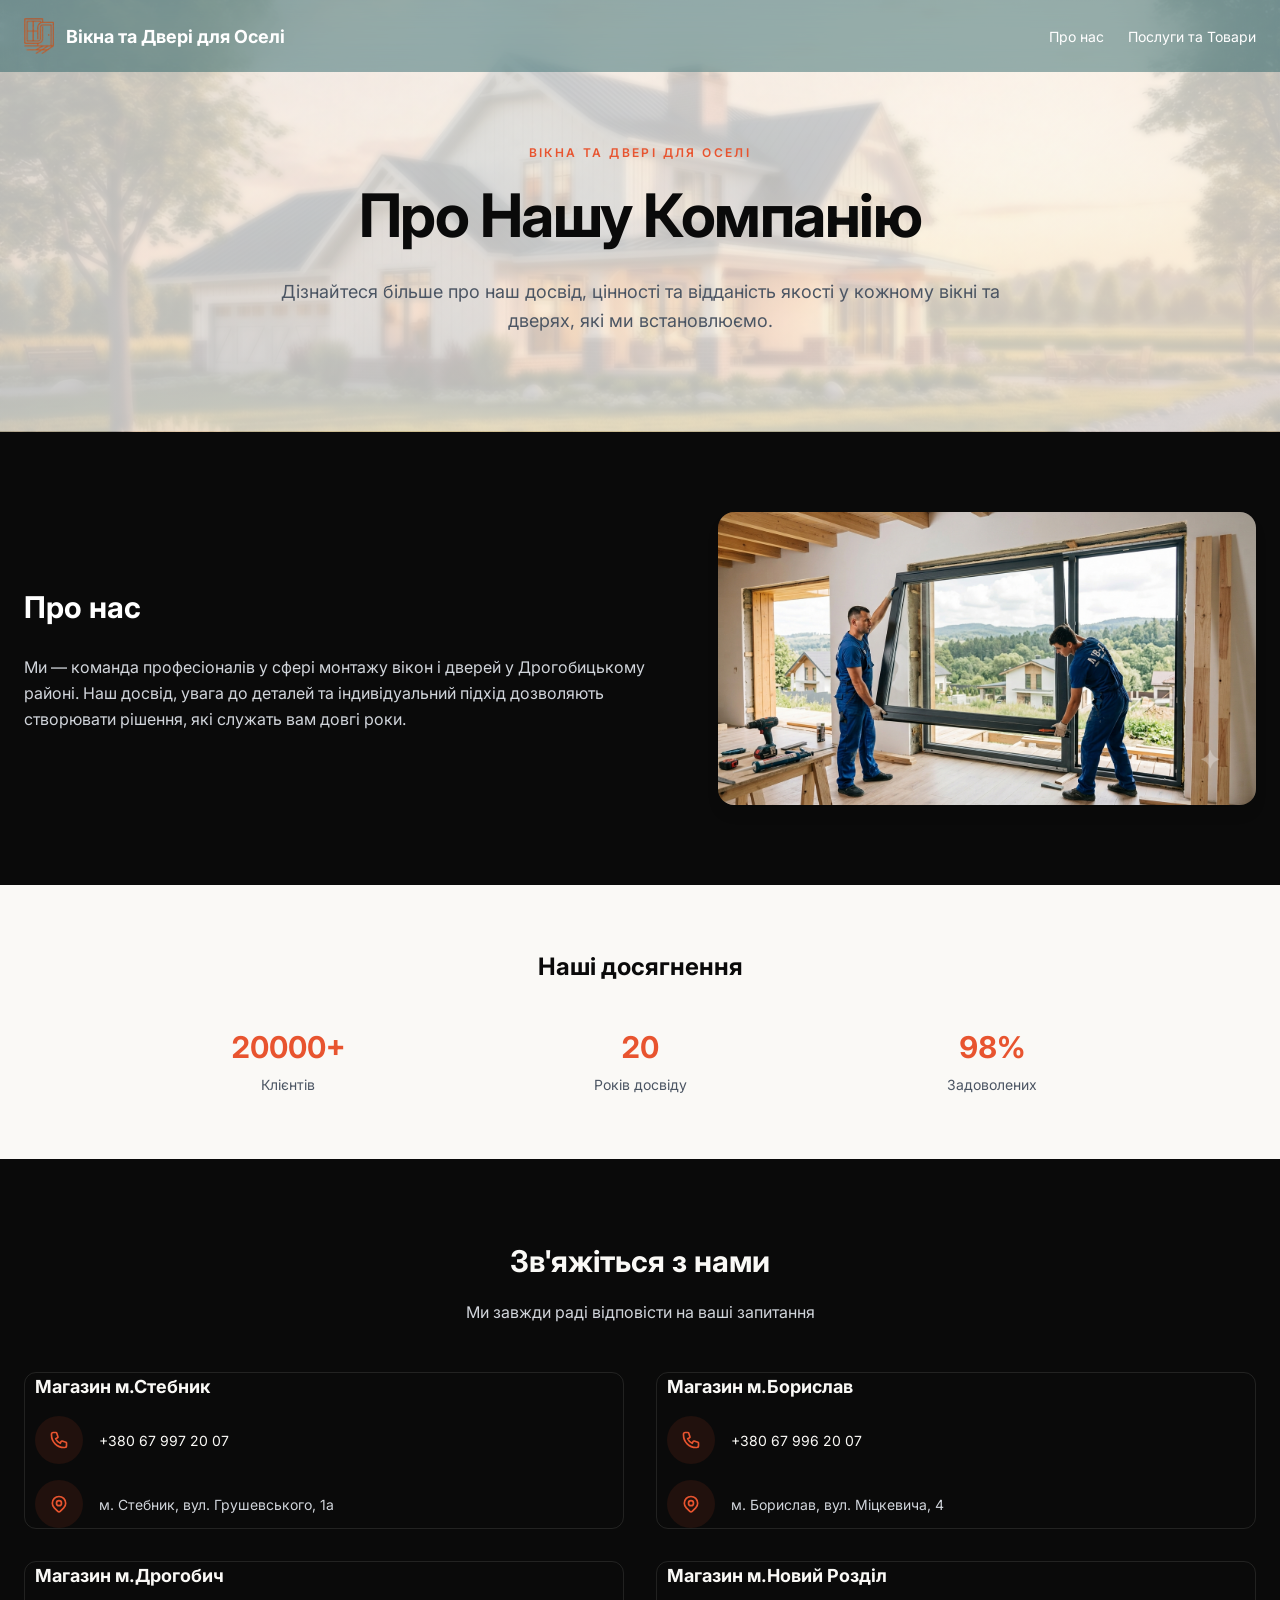
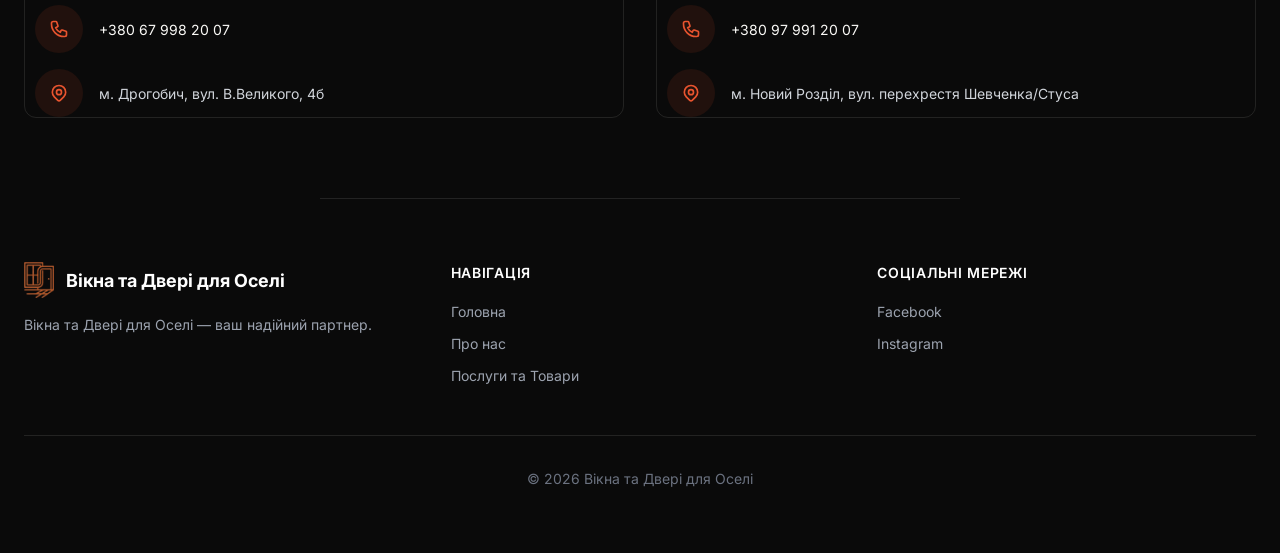
==== about.html @ 968926a3 "Initial project upload" ====
<!DOCTYPE html>
<html lang="uk">

<head>
  <meta charset="UTF-8">
  <meta name="viewport" content="width=device-width, initial-scale=1.0">
  <title>Про нас — Вікна та Двері для Оселі</title>
  <meta name="description" content="Вікна та Двері для Оселі">
  <meta property="og:title" content="Про нас — Вікна та Двері для Оселі">
  <meta property="og:description" content="Вікна та Двері для Оселі">
  <meta property="og:site_name" content="Вікна та Двері для Оселі">
  <meta property="og:locale" content="uk_UA">
  <meta property="og:url" content="https://vikna-dveri.com/about.html">
  <meta name="twitter:card" content="summary_large_image">
  <meta name="twitter:title" content="Про нас — Вікна та Двері для Оселі">
  <meta name="twitter:description" content="Вікна та Двері для Оселі">
  <link rel="canonical" href="https://vikna-dveri.com/about.html">

  <link rel="preconnect" href="https://fonts.googleapis.com/">
  <link rel="preconnect" href="https://fonts.gstatic.com/" crossorigin="">
  <link href="https://fonts.googleapis.com/css2?family=Inter:wght@400;500;600;700;900&display=swap" rel="stylesheet">

  <!-- AOS (Animate On Scroll) бібліотека -->
  <link rel="stylesheet" href="https://unpkg.com/aos@2.3.1/dist/aos.css">

  <!-- Стилі сторінки "Про нас" -->
  <link rel="stylesheet" href="about.css">

  <link rel="icon" type="image/svg+xml"
    href="https://pages.in.ua/s/2a30622c63507f1e6c410c1f2283c6692a2064c998b9d27744bfa97594cf1bd5/assets/favicon.svg">
</head>

<body class="bg-accent text-primary font-body overflow-x-hidden">

  <nav class="lp-nav fixed top-0 left-0 right-0 z-50 bg-primary force-white" data-nav-initial-bg="var(--lp-sub-5)"
    data-nav-initial-opacity="40" data-nav-initial-blur="24" data-nav-initial-height="72"
    data-nav-initial-text="#ffffff" data-nav-scroll-bg="var(--lp-sub-5)" data-nav-scroll-opacity="80"
    data-nav-scroll-blur="24" data-nav-scroll-height="60" data-nav-scroll-text="#ffffff" data-nav-scroll-trigger="50"
    data-nav-scroll-transition="400">
    <div class="max-w-7xl mx-auto px-6 flex items-center justify-between">
      <div class="flex items-center gap-3">
        <a href="index.html" class="no-underline force-white">
          <span class="force-white">
            <img src="img/Gemini_Generated_Image_xtxn69xtxn69xtxn-Photoroom.png" alt="Вікна та Двері для Оселі"
              class="h-9 w-auto">
          </span>
        </a>
        <span class="text-lg font-bold text-white force-white">Вікна та Двері для Оселі</span>
      </div>
      <div class="flex items-center gap-6">
        <div class="flex items-center gap-6">
          <div class="wg-lang-switcher-slot"></div>
          <a href="about.html" class="text-gray-200 hover:text-white transition text-sm lp-desktop-nav force-white">Про
            нас</a>
          <a href="services.html"
            class="text-gray-200 hover:text-white transition text-sm lp-desktop-nav force-white">Послуги та Товари</a>
        </div>
      </div>
    </div>
  </nav>

  <main>

    <section class="about-hero-bg bg-accent text-primary pt-28 md:pt-36 pb-16 md:pb-24 px-6">
      <div class="max-w-3xl mx-auto text-center">
        <p class="uppercase tracking-[0.2em] text-xs font-semibold mb-4 text-[var(--lp-brand)]">Вікна та Двері для Оселі
        </p>
        <h1 class="text-4xl md:text-5xl lg:text-6xl font-bold tracking-tight leading-tight">Про Нашу Компанію</h1>
        <p class="mt-6 text-lg text-gray-600 leading-relaxed">Дізнайтеся більше про наш досвід, цінності та відданість
          якості у кожному вікні та дверях, які ми встановлюємо.</p>
      </div>
    </section>

    <section class="bg-primary text-white py-20 px-6">
      <div class="max-w-7xl mx-auto grid md:grid-cols-[1.2fr_1fr] gap-12 items-center">
        <div data-aos="fade-right" data-aos-duration="900" data-aos-delay="100">
          <h2 class="text-3xl font-bold mb-6">Про нас</h2>
          <p class="text-gray-300 leading-relaxed">Ми — команда професіоналів у сфері монтажу вікон і
            дверей у Дрогобицькому районі. Наш досвід, увага до деталей та індивідуальний підхід дозволяють створювати рішення, які
            служать вам довгі роки.</p>
        </div>
        <div data-aos="fade-left" data-aos-duration="900" data-aos-delay="200">
          <img src="img/about_us (1).png" alt="Про нас" class="w-full h-auto rounded-2xl shadow-lg">
        </div>
      </div>
    </section>

    <section class="bg-accent text-primary py-16 px-6">
      <div class="max-w-5xl mx-auto">
        <h2 class="text-2xl font-bold text-center mb-10" data-aos="fade-down" data-aos-duration="700">Наші досягнення</h2>
        <div class="grid grid-cols-2 md:grid-cols-3 gap-8 text-center">
          <div>
            <p class="text-3xl font-bold tabular-nums text-[var(--lp-brand)]" data-aos="fade-up" data-aos-duration="700" data-aos-delay="100">20000+</p>
            <p class="text-sm text-gray-600 mt-1" data-aos="fade-down" data-aos-duration="700" data-aos-delay="200">Клієнтів</p>
          </div>
          <div>
            <p class="text-3xl font-bold tabular-nums text-[var(--lp-brand)]" data-aos="fade-up" data-aos-duration="700" data-aos-delay="150">20</p>
            <p class="text-sm text-gray-600 mt-1" data-aos="fade-down" data-aos-duration="700" data-aos-delay="250">Років досвіду</p>
          </div>
          <div>
            <p class="text-3xl font-bold tabular-nums text-[var(--lp-brand)]" data-aos="fade-up" data-aos-duration="700" data-aos-delay="200">98%</p>
            <p class="text-sm text-gray-600 mt-1" data-aos="fade-down" data-aos-duration="700" data-aos-delay="300">Задоволених</p>
          </div>
        </div>
      </div>
    </section>
    <section class="bg-primary text-white py-20 px-6">
      <div class="max-w-7xl mx-auto">
        <div class="text-center mb-12">
          <h2 class="text-3xl font-bold mb-4 text-[var(--lp-paper)]">Зв'яжіться з нами</h2>
          <p class="text-gray-300">Ми завжди раді відповісти на ваші запитання</p>
        </div>

        <div class="grid sm:grid-cols-2 gap-6 md:gap-8">
          <div class="border border-[rgba(var(--lp-paper-rgb),0.1)] rounded-xl p-6">
            <h3 class="font-heading text-lg font-bold mb-4 text-[var(--lp-paper)] shop">Магазин м.Стебник</h3>
            <div class="flex items-center gap-4 mb-4 shop">
              <div
                class="w-12 h-12 rounded-full bg-[rgba(var(--lp-brand-rgb),0.1)] flex items-center justify-center flex-shrink-0">
                <svg class="w-5 h-5 text-[var(--lp-brand)]" viewBox="0 0 24 24" fill="none" stroke="currentColor"
                  stroke-width="2" stroke-linecap="round" stroke-linejoin="round">
                  <path
                    d="M3 5a2 2 0 012-2h3.28a1 1 0 01.948.684l1.498 4.493a1 1 0 01-.502 1.21l-2.257 1.13a11.042 11.042 0 005.516 5.516l1.13-2.257a1 1 0 011.21-.502l4.493 1.498a1 1 0 01.684.949V19a2 2 0 01-2 2h-1C9.716 21 3 14.284 3 6V5z">
                  </path>
                </svg>
              </div>
              <p class="text-sm text-[var(--lp-paper)]"><a href="tel:+380679972007"
                  class="hover:text-[var(--lp-brand)] transition-colors">+380 67 997 20 07</a></p>
            </div>
            <div class="flex items-center gap-4 shop">
              <div
                class="w-12 h-12 rounded-full bg-[rgba(var(--lp-brand-rgb),0.1)] flex items-center justify-center flex-shrink-0">
                <svg class="w-5 h-5 text-[var(--lp-brand)]" viewBox="0 0 24 24" fill="none" stroke="currentColor"
                  stroke-width="2" stroke-linecap="round" stroke-linejoin="round">
                  <path d="M17.657 16.657L13.414 20.9a1.998 1.998 0 01-2.827 0l-4.244-4.243a8 8 0 1111.314 0z"></path>
                  <path d="M15 11a3 3 0 11-6 0 3 3 0 016 0z"></path>
                </svg>
              </div>
              <p class="text-sm text-gray-300">м. Стебник, вул. Грушевського, 1а</p>
            </div>
          </div>

          <div class="border border-[rgba(var(--lp-paper-rgb),0.1)] rounded-xl p-6">
            <h3 class="font-heading text-lg font-bold mb-4 text-[var(--lp-paper)] shop">Магазин м.Борислав</h3>
            <div class="flex items-center gap-4 mb-4 shop">
              <div
                class="w-12 h-12 rounded-full bg-[rgba(var(--lp-brand-rgb),0.1)] flex items-center justify-center flex-shrink-0 ">
                <svg class="w-5 h-5 text-[var(--lp-brand)]" viewBox="0 0 24 24" fill="none" stroke="currentColor"
                  stroke-width="2" stroke-linecap="round" stroke-linejoin="round">
                  <path
                    d="M3 5a2 2 0 012-2h3.28a1 1 0 01.948.684l1.498 4.493a1 1 0 01-.502 1.21l-2.257 1.13a11.042 11.042 0 005.516 5.516l1.13-2.257a1 1 0 011.21-.502l4.493 1.498a1 1 0 01.684.949V19a2 2 0 01-2 2h-1C9.716 21 3 14.284 3 6V5z">
                  </path>
                </svg>
              </div>
              <p class="text-sm text-[var(--lp-paper)]"><a href="tel:+380679962007"
                  class="hover:text-[var(--lp-brand)] transition-colors ">+380 67 996 20 07</a></p>
            </div>
            <div class="flex items-center gap-4 shop">
              <div
                class="w-12 h-12 rounded-full bg-[rgba(var(--lp-brand-rgb),0.1)] flex items-center justify-center flex-shrink-0">
                <svg class="w-5 h-5 text-[var(--lp-brand)]" viewBox="0 0 24 24" fill="none" stroke="currentColor"
                  stroke-width="2" stroke-linecap="round" stroke-linejoin="round">
                  <path d="M17.657 16.657L13.414 20.9a1.998 1.998 0 01-2.827 0l-4.244-4.243a8 8 0 1111.314 0z"></path>
                  <path d="M15 11a3 3 0 11-6 0 3 3 0 016 0z"></path>
                </svg>
              </div>
              <p class="text-sm text-gray-300">м. Борислав, вул. Міцкевича, 4</p>
            </div>
          </div>

          <div class="border border-[rgba(var(--lp-paper-rgb),0.1)] rounded-xl p-6">
            <h3 class="font-heading text-lg font-bold mb-4 text-[var(--lp-paper)] shop">Магазин м.Дрогобич</h3>
            <div class="flex items-center gap-4 mb-4 shop">
              <div
                class="w-12 h-12 rounded-full bg-[rgba(var(--lp-brand-rgb),0.1)] flex items-center justify-center flex-shrink-0">
                <svg class="w-5 h-5 text-[var(--lp-brand)]" viewBox="0 0 24 24" fill="none" stroke="currentColor"
                  stroke-width="2" stroke-linecap="round" stroke-linejoin="round">
                  <path
                    d="M3 5a2 2 0 012-2h3.28a1 1 0 01.948.684l1.498 4.493a1 1 0 01-.502 1.21l-2.257 1.13a11.042 11.042 0 005.516 5.516l1.13-2.257a1 1 0 011.21-.502l4.493 1.498a1 1 0 01.684.949V19a2 2 0 01-2 2h-1C9.716 21 3 14.284 3 6V5z">
                  </path>
                </svg>
              </div>
              <p class="text-sm text-[var(--lp-paper)]"><a href="tel:+380679982007"
                  class="hover:text-[var(--lp-brand)] transition-colors">+380 67 998 20 07</a></p>
            </div>
            <div class="flex items-center gap-4 shop">
              <div
                class="w-12 h-12 rounded-full bg-[rgba(var(--lp-brand-rgb),0.1)] flex items-center justify-center flex-shrink-0">
                <svg class="w-5 h-5 text-[var(--lp-brand)]" viewBox="0 0 24 24" fill="none" stroke="currentColor"
                  stroke-width="2" stroke-linecap="round" stroke-linejoin="round">
                  <path d="M17.657 16.657L13.414 20.9a1.998 1.998 0 01-2.827 0l-4.244-4.243a8 8 0 1111.314 0z"></path>
                  <path d="M15 11a3 3 0 11-6 0 3 3 0 016 0z"></path>
                </svg>
              </div>
              <p class="text-sm text-gray-300">м. Дрогобич, вул. В.Великого, 4б</p>
            </div>
          </div>

          <div class="border border-[rgba(var(--lp-paper-rgb),0.1)] rounded-xl p-6">
            <h3 class="font-heading text-lg font-bold mb-4 text-[var(--lp-paper)] shop">Магазин м.Новий Розділ</h3>
            <div class="flex items-center gap-4 mb-4 shop">
              <div
                class="w-12 h-12 rounded-full bg-[rgba(var(--lp-brand-rgb),0.1)] flex items-center justify-center flex-shrink-0">
                <svg class="w-5 h-5 text-[var(--lp-brand)]" viewBox="0 0 24 24" fill="none" stroke="currentColor"
                  stroke-width="2" stroke-linecap="round" stroke-linejoin="round">
                  <path
                    d="M3 5a2 2 0 012-2h3.28a1 1 0 01.948.684l1.498 4.493a1 1 0 01-.502 1.21l-2.257 1.13a11.042 11.042 0 005.516 5.516l1.13-2.257a1 1 0 011.21-.502l4.493 1.498a1 1 0 01.684.949V19a2 2 0 01-2 2h-1C9.716 21 3 14.284 3 6V5z">
                  </path>
                </svg>
              </div>
              <p class="text-sm text-[var(--lp-paper)]"><a href="tel:+380979912007"
                  class="hover:text-[var(--lp-brand)] transition-colors">+380 97 991 20 07</a></p>
            </div>
            <div class="flex items-center gap-4 shop">
              <div
                class="w-12 h-12 rounded-full bg-[rgba(var(--lp-brand-rgb),0.1)] flex items-center justify-center flex-shrink-0">
                <svg class="w-5 h-5 text-[var(--lp-brand)]" viewBox="0 0 24 24" fill="none" stroke="currentColor"
                  stroke-width="2" stroke-linecap="round" stroke-linejoin="round">
                  <path d="M17.657 16.657L13.414 20.9a1.998 1.998 0 01-2.827 0l-4.244-4.243a8 8 0 1111.314 0z"></path>
                  <path d="M15 11a3 3 0 11-6 0 3 3 0 016 0z"></path>
                </svg>
              </div>
              <p class="text-sm text-gray-300">м. Новий Розділ, вул. перехрестя Шевченка/Стуса</p>
            </div>
          </div>
        </div>
      </div>
    </section>

  </main>

  <footer class="bg-primary border-topp text-gray-300 py-16">
    <div class="max-w-7xl mx-auto px-6">
      <div class="grid md:grid-cols-3 gap-12">
        <div>
          <div class="flex items-center gap-3 mb-4">
            <img src="img/Gemini_Generated_Image_xtxn69xtxn69xtxn-Photoroom.png" alt="Вікна та Двері для Оселі"
              class="h-9 w-auto">
            <span class="text-lg font-bold text-white">Вікна та Двері для Оселі</span>
          </div>
          <p class="text-sm text-gray-400 leading-relaxed">Вікна та Двері для Оселі — ваш надійний партнер.</p>
        </div>

        <div>
          <h4 class="text-white font-semibold mb-4 text-sm uppercase tracking-wider">Навігація</h4>
          <ul class="space-y-2">
            <li class="text-[var(--lp-paper)]"><a href="index.html"
                class="text-gray-400 hover:text-white transition text-sm">Головна</a></li>
            <li class="text-[var(--lp-paper)]"><a href="about.html"
                class="text-gray-400 hover:text-white transition text-sm">Про нас</a></li>
            <li class="text-[var(--lp-paper)]"><a href="services.html"
                class="text-gray-400 hover:text-white transition text-sm">Послуги та Товари</a></li>
          </ul>
        </div>

        <div>
          <h4 class="text-white font-semibold mb-4 text-sm uppercase tracking-wider">Соціальні мережі</h4>
          <ul class="space-y-2">
            <li class="text-[var(--lp-paper)]"><a href="https://www.facebook.com/share/1DJkxDJw3s/?mibextid=wwXIfr"
                class="text-gray-400 hover:text-white transition text-sm">Facebook</a></li>
            <li class="text-[var(--lp-paper)]"><a href="https://www.instagram.com/meblicity_"
                class="text-gray-400 hover:text-white transition text-sm">Instagram</a></li>
          </ul>
        </div>
      </div>

      <div class="border-t border-[rgba(var(--lp-paper-rgb),0.1)] mt-12 pt-8 text-center">
        <p class="text-sm text-gray-500">© 2026 Вікна та Двері для Оселі</p>
      </div>
    </div>
  </footer>

  <!-- Бібліотека AOS -->
  <script src="https://unpkg.com/aos@2.3.1/dist/aos.js"></script>
  <!-- Власний скрипт -->
  <script src="script.js"></script>
</body>

</html>
---- about.css ----
*,
:after,
:before {
    --tw-border-spacing-x: 0;
    --tw-border-spacing-y: 0;
    --tw-translate-x: 0;
    --tw-translate-y: 0;
    --tw-rotate: 0;
    --tw-skew-x: 0;
    --tw-skew-y: 0;
    --tw-scale-x: 1;
    --tw-scale-y: 1;
    --tw-pan-x: ;
    --tw-pan-y: ;
    --tw-pinch-zoom: ;
    --tw-scroll-snap-strictness: proximity;
    --tw-gradient-from-position: ;
    --tw-gradient-via-position: ;
    --tw-gradient-to-position: ;
    --tw-ordinal: ;
    --tw-slashed-zero: ;
    --tw-numeric-figure: ;
    --tw-numeric-spacing: ;
    --tw-numeric-fraction: ;
    --tw-ring-inset: ;
    --tw-ring-offset-width: 0px;
    --tw-ring-offset-color: #fff;
    --tw-ring-color: rgba(59, 130, 246, .5);
    --tw-ring-offset-shadow: 0 0 #0000;
    --tw-ring-shadow: 0 0 #0000;
    --tw-shadow: 0 0 #0000;
    --tw-shadow-colored: 0 0 #0000;
    --tw-blur: ;
    --tw-brightness: ;
    --tw-contrast: ;
    --tw-grayscale: ;
    --tw-hue-rotate: ;
    --tw-invert: ;
    --tw-saturate: ;
    --tw-sepia: ;
    --tw-drop-shadow: ;
    --tw-backdrop-blur: ;
    --tw-backdrop-brightness: ;
    --tw-backdrop-contrast: ;
    --tw-backdrop-grayscale: ;
    --tw-backdrop-hue-rotate: ;
    --tw-backdrop-invert: ;
    --tw-backdrop-opacity: ;
    --tw-backdrop-saturate: ;
    --tw-backdrop-sepia: ;
    --tw-contain-size: ;
    --tw-contain-layout: ;
    --tw-contain-paint: ;
    --tw-contain-style:
}

::backdrop {
    --tw-border-spacing-x: 0;
    --tw-border-spacing-y: 0;
    --tw-translate-x: 0;
    --tw-translate-y: 0;
    --tw-rotate: 0;
    --tw-skew-x: 0;
    --tw-skew-y: 0;
    --tw-scale-x: 1;
    --tw-scale-y: 1;
    --tw-pan-x: ;
    --tw-pan-y: ;
    --tw-pinch-zoom: ;
    --tw-scroll-snap-strictness: proximity;
    --tw-gradient-from-position: ;
    --tw-gradient-via-position: ;
    --tw-gradient-to-position: ;
    --tw-ordinal: ;
    --tw-slashed-zero: ;
    --tw-numeric-figure: ;
    --tw-numeric-spacing: ;
    --tw-numeric-fraction: ;
    --tw-ring-inset: ;
    --tw-ring-offset-width: 0px;
    --tw-ring-offset-color: #fff;
    --tw-ring-color: rgba(59, 130, 246, .5);
    --tw-ring-offset-shadow: 0 0 #0000;
    --tw-ring-shadow: 0 0 #0000;
    --tw-shadow: 0 0 #0000;
    --tw-shadow-colored: 0 0 #0000;
    --tw-blur: ;
    --tw-brightness: ;
    --tw-contrast: ;
    --tw-grayscale: ;
    --tw-hue-rotate: ;
    --tw-invert: ;
    --tw-saturate: ;
    --tw-sepia: ;
    --tw-drop-shadow: ;
    --tw-backdrop-blur: ;
    --tw-backdrop-brightness: ;
    --tw-backdrop-contrast: ;
    --tw-backdrop-grayscale: ;
    --tw-backdrop-hue-rotate: ;
    --tw-backdrop-invert: ;
    --tw-backdrop-opacity: ;
    --tw-backdrop-saturate: ;
    --tw-backdrop-sepia: ;
    --tw-contain-size: ;
    --tw-contain-layout: ;
    --tw-contain-paint: ;
    --tw-contain-style:
}

/*! tailwindcss v3.4.19 | MIT License | https://tailwindcss.com*/
*,
:after,
:before {
    box-sizing: border-box;
    border: 0 solid #e5e7eb
}

:after,
:before {
    --tw-content: ""
}

:host,
html {
    line-height: 1.5;
    -webkit-text-size-adjust: 100%;
    -moz-tab-size: 4;
    -o-tab-size: 4;
    tab-size: 4;
    font-family: ui-sans-serif, system-ui, sans-serif, Apple Color Emoji, Segoe UI Emoji, Segoe UI Symbol, Noto Color Emoji;
    font-feature-settings: normal;
    font-variation-settings: normal;
    -webkit-tap-highlight-color: transparent
}

body {
    margin: 0;
    line-height: inherit
}

hr {
    height: 0;
    color: inherit;
    border-top-width: 1px
}

abbr:where([title]) {
    -webkit-text-decoration: underline dotted;
    text-decoration: underline dotted
}

h1,
h2,
h3,
h4,
h5,
h6 {
    font-size: inherit;
    font-weight: inherit
}

a {
    color: inherit;
    text-decoration: inherit
}

b,
strong {
    font-weight: bolder
}

code,
kbd,
pre,
samp {
    font-family: ui-monospace, SFMono-Regular, Menlo, Monaco, Consolas, Liberation Mono, Courier New, monospace;
    font-feature-settings: normal;
    font-variation-settings: normal;
    font-size: 1em
}

small {
    font-size: 80%
}

sub,
sup {
    font-size: 75%;
    line-height: 0;
    position: relative;
    vertical-align: baseline
}

sub {
    bottom: -.25em
}

sup {
    top: -.5em
}

table {
    text-indent: 0;
    border-color: inherit;
    border-collapse: collapse
}

button,
input,
optgroup,
select,
textarea {
    font-family: inherit;
    font-feature-settings: inherit;
    font-variation-settings: inherit;
    font-size: 100%;
    font-weight: inherit;
    line-height: inherit;
    letter-spacing: inherit;
    color: inherit;
    margin: 0;
    padding: 0
}

button,
select {
    text-transform: none
}

button,
input:where([type=button]),
input:where([type=reset]),
input:where([type=submit]) {
    -webkit-appearance: button;
    background-color: transparent;
    background-image: none
}

:-moz-focusring {
    outline: auto
}

:-moz-ui-invalid {
    box-shadow: none
}

progress {
    vertical-align: baseline
}

::-webkit-inner-spin-button,
::-webkit-outer-spin-button {
    height: auto
}

[type=search] {
    -webkit-appearance: textfield;
    outline-offset: -2px
}

::-webkit-search-decoration {
    -webkit-appearance: none
}

::-webkit-file-upload-button {
    -webkit-appearance: button;
    font: inherit
}

summary {
    display: list-item
}

blockquote,
dd,
dl,
figure,
h1,
h2,
h3,
h4,
h5,
h6,
hr,
p,
pre {
    margin: 0
}

fieldset {
    margin: 0
}

fieldset,
legend {
    padding: 0
}

menu,
ol,
ul {
    list-style: none;
    margin: 0;
    padding: 0
}

dialog {
    padding: 0
}

textarea {
    resize: vertical
}

input::-moz-placeholder,
textarea::-moz-placeholder {
    opacity: 1;
    color: #9ca3af
}

input::placeholder,
textarea::placeholder {
    opacity: 1;
    color: #9ca3af
}

[role=button],
button {
    cursor: pointer
}

:disabled {
    cursor: default
}

audio,
canvas,
embed,
iframe,
img,
object,
svg,
video {
    display: block;
    vertical-align: middle
}

img,
video {
    max-width: 100%;
    height: auto
}

[hidden]:where(:not([hidden=until-found])) {
    display: none
}

.pointer-events-none {
    pointer-events: none
}

.fixed {
    position: fixed
}

.absolute {
    position: absolute
}

.relative {
    position: relative
}

.inset-0 {
    inset: 0
}

.-bottom-6 {
    bottom: -1.5rem
}

.-left-6 {
    left: -1.5rem
}

.-right-6 {
    right: -1.5rem
}

.-top-6 {
    top: -1.5rem
}

.bottom-1\/3 {
    bottom: 33.333333%
}

.bottom-1\/4 {
    bottom: 25%
}

.left-0 {
    left: 0
}

.left-1\/2 {
    left: 50%
}

.left-1\/4 {
    left: 25%
}

.right-0 {
    right: 0
}

.right-1\/4 {
    right: 25%
}

.top-0 {
    top: 0
}

.top-1\/2 {
    top: 50%
}

.top-1\/4 {
    top: 25%
}

.z-0 {
    z-index: 0
}

.z-10 {
    z-index: 10
}

.z-50 {
    z-index: 50
}

.mx-auto {
    margin-left: auto;
    margin-right: auto
}

.mb-10 {
    margin-bottom: 2.5rem
}

.mb-12 {
    margin-bottom: 3rem
}

.mb-2 {
    margin-bottom: .5rem
}

.mb-3 {
    margin-bottom: .75rem
}

.mb-4 {
    margin-bottom: 1rem
}

.mb-5 {
    margin-bottom: 1.25rem
}

.mb-6 {
    margin-bottom: 1.5rem
}

.mb-8 {
    margin-bottom: 2rem
}

.mt-1 {
    margin-top: .25rem
}

.mt-10 {
    margin-top: 2.5rem
}

.mt-12 {
    margin-top: 3rem
}

.mt-16 {
    margin-top: 4rem
}

.mt-4 {
    margin-top: 1rem
}

.mt-6 {
    margin-top: 1.5rem
}

.mt-8 {
    margin-top: 2rem
}

.inline-block {
    display: inline-block
}

.flex {
    display: flex
}

.grid {
    display: grid
}

.hidden {
    display: none
}

.h-10 {
    height: 2.5rem
}

.h-12 {
    height: 3rem
}

.h-5 {
    height: 1.25rem
}

.h-80 {
    height: 20rem
}

.h-9 {
    height: 2.25rem
}

.h-96 {
    height: 24rem
}

.h-auto {
    height: auto
}

.h-px {
    height: 1px
}

.w-10 {
    width: 2.5rem
}

.w-12 {
    width: 3rem
}

.w-16 {
    width: 4rem
}

.w-5 {
    width: 1.25rem
}

.w-80 {
    width: 20rem
}

.w-96 {
    width: 24rem
}

.w-auto {
    width: auto
}

.w-full {
    width: 100%
}

.max-w-2xl {
    max-width: 42rem
}

.max-w-3xl {
    max-width: 48rem
}

.max-w-4xl {
    max-width: 56rem
}

.max-w-5xl {
    max-width: 64rem
}

.max-w-7xl {
    max-width: 80rem
}

.max-w-lg {
    max-width: 32rem
}

.flex-shrink-0 {
    flex-shrink: 0
}

.-translate-x-1\/2 {
    --tw-translate-x: -50%
}

.-translate-x-1\/2,
.-translate-y-1\/2 {
    transform: translate(var(--tw-translate-x), var(--tw-translate-y)) rotate(var(--tw-rotate)) skewX(var(--tw-skew-x)) skewY(var(--tw-skew-y)) scaleX(var(--tw-scale-x)) scaleY(var(--tw-scale-y))
}

.-translate-y-1\/2 {
    --tw-translate-y: -50%
}

.select-none {
    -webkit-user-select: none;
    -moz-user-select: none;
    user-select: none
}

.grid-cols-2 {
    grid-template-columns: repeat(2, minmax(0, 1fr))
}

.flex-col {
    flex-direction: column
}

.flex-wrap {
    flex-wrap: wrap
}

.items-center {
    align-items: center
}

.justify-center {
    justify-content: center
}

.justify-between {
    justify-content: space-between
}

.gap-12 {
    gap: 3rem
}

.gap-3 {
    gap: .75rem
}

.gap-4 {
    gap: 1rem
}

.gap-6 {
    gap: 1.5rem
}

.gap-8 {
    gap: 2rem
}

.space-y-2>:not([hidden])~:not([hidden]) {
    --tw-space-y-reverse: 0;
    margin-top: calc(.5rem*(1 - var(--tw-space-y-reverse)));
    margin-bottom: calc(.5rem*var(--tw-space-y-reverse))
}

.space-y-4>:not([hidden])~:not([hidden]) {
    --tw-space-y-reverse: 0;
    margin-top: calc(1rem*(1 - var(--tw-space-y-reverse)));
    margin-bottom: calc(1rem*var(--tw-space-y-reverse))
}

.overflow-hidden {
    overflow: hidden
}

.overflow-x-hidden {
    overflow-x: hidden
}

.whitespace-nowrap {
    white-space: nowrap
}

.rounded-2xl {
    border-radius: 1rem
}

.rounded-3xl {
    border-radius: 1.5rem
}

.rounded-full {
    border-radius: 9999px
}

.rounded-lg {
    border-radius: .5rem
}

.rounded-xl {
    border-radius: .75rem
}

.border {
    border-width: 1px
}

.border-2 {
    border-width: 2px
}

.border-t {
    border-top-width: 1px
}

.border-\[rgba\(var\(--lp-brand-rgb\)\2c 0\.2\)\] {
    border-color: rgba(var(--lp-brand-rgb), .2)
}

.border-\[rgba\(var\(--lp-paper-rgb\)\2c 0\.1\)\] {
    border-color: rgba(var(--lp-paper-rgb), .1)
}

.border-\[rgba\(var\(--lp-paper-rgb\)\2c 0\.2\)\] {
    border-color: rgba(var(--lp-paper-rgb), .2)
}

.border-\[var\(--lp-ink\)\] {
    border-color: var(--lp-ink)
}

.border-\[var\(--lp-paper\)\] {
    border-color: var(--lp-paper)
}

.border-gray-200 {
    --tw-border-opacity: 1;
    border-color: rgb(229 231 235/var(--tw-border-opacity, 1))
}

.bg-\[rgba\(var\(--lp-brand-rgb\)\2c 0\.1\)\] {
    background-color: rgba(var(--lp-brand-rgb), .1)
}

.bg-\[rgba\(var\(--lp-brand-rgb\)\2c 0\.15\)\] {
    background-color: rgba(var(--lp-brand-rgb), .15)
}

.bg-\[rgba\(var\(--lp-brand-rgb\)\2c 0\.2\)\] {
    background-color: rgba(var(--lp-brand-rgb), .2)
}

.bg-\[rgba\(var\(--lp-paper-rgb\)\2c 0\.05\)\] {
    background-color: rgba(var(--lp-paper-rgb), .05)
}

.bg-\[rgba\(var\(--lp-paper-rgb\)\2c 0\.1\)\] {
    background-color: rgba(var(--lp-paper-rgb), .1)
}

.bg-\[rgba\(var\(--lp-sub-1-rgb\)\2c 0\.1\)\] {
    background-color: rgba(var(--lp-sub-1-rgb), .1)
}

.bg-\[rgba\(var\(--lp-sub-3-rgb\)\2c 0\.2\)\] {
    background-color: rgba(var(--lp-sub-3-rgb), .2)
}

.bg-\[var\(--lp-brand\)\] {
    background-color: var(--lp-brand)
}

.bg-\[var\(--lp-ink\)\] {
    background-color: var(--lp-ink)
}

.bg-\[var\(--lp-paper\)\] {
    background-color: var(--lp-paper)
}

.bg-\[var\(--lp-sub-1\)\] {
    background-color: var(--lp-sub-1)
}

.bg-\[var\(--lp-sub-2\)\] {
    background-color: var(--lp-sub-2)
}

.bg-\[var\(--lp-sub-3\)\] {
    background-color: var(--lp-sub-3)
}

.bg-\[var\(--lp-sub-4\)\] {
    background-color: var(--lp-sub-4)
}

.bg-accent {
    background-color: var(--lp-accent)
}

.bg-primary {
    background-color: var(--lp-primary)
}

.bg-secondary {
    background-color: var(--lp-secondary)
}

.bg-white {
    --tw-bg-opacity: 1;
    background-color: rgb(255 255 255/var(--tw-bg-opacity, 1))
}

.bg-\[repeating-linear-gradient\(0deg\2c transparent\2c transparent_49px\2c rgba\(var\(--lp-brand-rgb\)\2c 0\.05\)_50px\)\2c repeating-linear-gradient\(90deg\2c transparent\2c transparent_49px\2c rgba\(var\(--lp-brand-rgb\)\2c 0\.05\)_50px\)\] {
    background-image: repeating-linear-gradient(0deg, transparent, transparent 49px, rgba(var(--lp-brand-rgb), .05) 50px), repeating-linear-gradient(90deg, transparent, transparent 49px, rgba(var(--lp-brand-rgb), .05) 50px)
}

.bg-\[repeating-linear-gradient\(0deg\2c transparent\2c transparent_49px\2c rgba\(var\(--lp-paper-rgb\)\2c 0\.05\)_50px\)\2c repeating-linear-gradient\(90deg\2c transparent\2c transparent_49px\2c rgba\(var\(--lp-paper-rgb\)\2c 0\.05\)_50px\)\] {
    background-image: repeating-linear-gradient(0deg, transparent, transparent 49px, rgba(var(--lp-paper-rgb), .05) 50px), repeating-linear-gradient(90deg, transparent, transparent 49px, rgba(var(--lp-paper-rgb), .05) 50px)
}

.object-cover {
    -o-object-fit: cover;
    object-fit: cover
}

.p-8 {
    padding: 2rem
}

.px-4 {
    padding-left: 1rem;
    padding-right: 1rem
}

.px-5 {
    padding-left: 1.25rem;
    padding-right: 1.25rem
}

.px-6 {
    padding-left: 1.5rem;
    padding-right: 1.5rem
}

.px-8 {
    padding-left: 2rem;
    padding-right: 2rem
}

.py-16 {
    padding-top: 4rem;
    padding-bottom: 4rem
}

.py-2 {
    padding-top: .5rem;
    padding-bottom: .5rem
}

.py-20 {
    padding-top: 5rem;
    padding-bottom: 5rem
}

.py-3 {
    padding-top: .75rem;
    padding-bottom: .75rem
}

.py-4 {
    padding-top: 1rem;
    padding-bottom: 1rem
}

.pb-16 {
    padding-bottom: 4rem
}

.pb-20 {
    padding-bottom: 5rem
}

.pt-24 {
    padding-top: 6rem
}

.pt-28 {
    padding-top: 7rem
}

.pt-8 {
    padding-top: 2rem
}

.text-center {
    text-align: center
}

.font-body,
.font-heading {
    font-family: Inter, sans-serif
}

.text-2xl {
    font-size: clamp(1.3rem, 1.15rem + .75vw, 1.5rem)
}

.text-3xl {
    font-size: clamp(1.55rem, 1.3rem + 1.25vw, 1.875rem)
}

.text-4xl {
    font-size: clamp(1.8rem, 1.45rem + 1.75vw, 2.25rem)
}

.text-8xl {
    font-size: 6rem;
    line-height: 1
}

.text-9xl {
    font-size: 8rem;
    line-height: 1
}

.text-lg {
    font-size: clamp(1.02rem, .97rem + .25vw, 1.125rem)
}

.text-sm {
    font-size: clamp(.8rem, .77rem + .15vw, .875rem)
}

.text-xl {
    font-size: clamp(1.1rem, 1.02rem + .4vw, 1.25rem)
}

.text-xs {
    font-size: clamp(.7rem, .68rem + .1vw, .75rem)
}

.font-black {
    font-weight: 900
}

.font-bold {
    font-weight: 700
}

.font-medium {
    font-weight: 500
}

.font-semibold {
    font-weight: 600
}

.uppercase {
    text-transform: uppercase
}

.tabular-nums {
    --tw-numeric-spacing: tabular-nums;
    font-variant-numeric: var(--tw-ordinal) var(--tw-slashed-zero) var(--tw-numeric-figure) var(--tw-numeric-spacing) var(--tw-numeric-fraction)
}

.leading-none {
    line-height: 1
}

.leading-relaxed {
    line-height: 1.625
}

.leading-tight {
    line-height: 1.25
}

.tracking-\[0\.2em\] {
    letter-spacing: .2em
}

.tracking-tight {
    letter-spacing: -.025em
}

.tracking-wide {
    letter-spacing: .025em
}

.tracking-wider {
    letter-spacing: .05em
}

.text-\[var\(--lp-brand\)\] {
    color: var(--lp-brand)
}

.text-\[var\(--lp-ink\)\] {
    color: var(--lp-ink)
}

.text-\[var\(--lp-ink-70\)\] {
    color: var(--lp-ink-70)
}

.text-\[var\(--lp-paper\)\] {
    color: var(--lp-paper)
}

.text-\[var\(--lp-sub-1-on\)\] {
    color: var(--lp-sub-1-on)
}

.text-\[var\(--lp-sub-2-on\)\] {
    color: var(--lp-sub-2-on)
}

.text-\[var\(--lp-sub-3-on\)\] {
    color: var(--lp-sub-3-on)
}

.text-\[var\(--lp-sub-4-on\)\] {
    color: var(--lp-sub-4-on)
}

.text-black {
    --tw-text-opacity: 1;
    color: rgb(0 0 0/var(--tw-text-opacity, 1))
}

.text-gray-200 {
    --tw-text-opacity: 1;
    color: rgb(229 231 235/var(--tw-text-opacity, 1))
}

.text-gray-300 {
    --tw-text-opacity: 1;
    color: rgb(209 213 219/var(--tw-text-opacity, 1))
}

.text-gray-400 {
    --tw-text-opacity: 1;
    color: rgb(156 163 175/var(--tw-text-opacity, 1))
}

.text-gray-500 {
    --tw-text-opacity: 1;
    color: rgb(107 114 128/var(--tw-text-opacity, 1))
}

.text-gray-600 {
    --tw-text-opacity: 1;
    color: rgb(75 85 99/var(--tw-text-opacity, 1))
}

.text-primary {
    color: var(--lp-primary)
}

.text-white {
    --tw-text-opacity: 1;
    color: rgb(255 255 255/var(--tw-text-opacity, 1))
}

.no-underline {
    text-decoration-line: none
}

.placeholder-gray-400::-moz-placeholder {
    --tw-placeholder-opacity: 1;
    color: rgb(156 163 175/var(--tw-placeholder-opacity, 1))
}

.placeholder-gray-400::placeholder {
    --tw-placeholder-opacity: 1;
    color: rgb(156 163 175/var(--tw-placeholder-opacity, 1))
}

.opacity-10 {
    opacity: .1
}

.opacity-15 {
    opacity: .15
}

.opacity-70 {
    opacity: .7
}

.opacity-80 {
    opacity: .8
}

.opacity-90 {
    opacity: .9
}

.opacity-\[0\.03\] {
    opacity: .03
}

.mix-blend-overlay {
    mix-blend-mode: overlay
}

.shadow-2xl {
    --tw-shadow: 0 25px 50px -12px rgba(0, 0, 0, .25);
    --tw-shadow-colored: 0 25px 50px -12px var(--tw-shadow-color);
    box-shadow: var(--tw-ring-offset-shadow, 0 0 #0000), var(--tw-ring-shadow, 0 0 #0000), var(--tw-shadow)
}

.shadow-\[0_0_20px_rgba\(var\(--lp-brand-rgb\)\2c 0\.15\)\] {
    --tw-shadow: 0 0 20px rgba(var(--lp-brand-rgb), 0.15);
    --tw-shadow-colored: 0 0 20px var(--tw-shadow-color);
    box-shadow: var(--tw-ring-offset-shadow, 0 0 #0000), var(--tw-ring-shadow, 0 0 #0000), var(--tw-shadow)
}

.shadow-\[0_0_20px_rgba\(var\(--lp-brand-rgb\)\2c 0\.4\)\] {
    --tw-shadow: 0 0 20px rgba(var(--lp-brand-rgb), 0.4);
    --tw-shadow-colored: 0 0 20px var(--tw-shadow-color);
    box-shadow: var(--tw-ring-offset-shadow, 0 0 #0000), var(--tw-ring-shadow, 0 0 #0000), var(--tw-shadow)
}

.shadow-\[4px_4px_0_var\(--lp-ink\)\] {
    --tw-shadow: 4px 4px 0 var(--lp-ink);
    --tw-shadow-colored: 4px 4px 0 var(--tw-shadow-color)
}

.shadow-\[4px_4px_0_var\(--lp-ink\)\],
.shadow-\[6px_6px_0_var\(--lp-ink\)\] {
    box-shadow: var(--tw-ring-offset-shadow, 0 0 #0000), var(--tw-ring-shadow, 0 0 #0000), var(--tw-shadow)
}

.shadow-\[6px_6px_0_var\(--lp-ink\)\] {
    --tw-shadow: 6px 6px 0 var(--lp-ink);
    --tw-shadow-colored: 6px 6px 0 var(--tw-shadow-color)
}

.shadow-lg {
    --tw-shadow: 0 10px 15px -3px rgba(0, 0, 0, .1), 0 4px 6px -4px rgba(0, 0, 0, .1);
    --tw-shadow-colored: 0 10px 15px -3px var(--tw-shadow-color), 0 4px 6px -4px var(--tw-shadow-color);
    box-shadow: var(--tw-ring-offset-shadow, 0 0 #0000), var(--tw-ring-shadow, 0 0 #0000), var(--tw-shadow)
}

.outline-none {
    outline: 2px solid transparent;
    outline-offset: 2px
}

.blur-3xl {
    --tw-blur: blur(64px);
    filter: var(--tw-blur) var(--tw-brightness) var(--tw-contrast) var(--tw-grayscale) var(--tw-hue-rotate) var(--tw-invert) var(--tw-saturate) var(--tw-sepia) var(--tw-drop-shadow)
}

.backdrop-blur-sm {
    --tw-backdrop-blur: blur(4px);
    -webkit-backdrop-filter: var(--tw-backdrop-blur) var(--tw-backdrop-brightness) var(--tw-backdrop-contrast) var(--tw-backdrop-grayscale) var(--tw-backdrop-hue-rotate) var(--tw-backdrop-invert) var(--tw-backdrop-opacity) var(--tw-backdrop-saturate) var(--tw-backdrop-sepia);
    backdrop-filter: var(--tw-backdrop-blur) var(--tw-backdrop-brightness) var(--tw-backdrop-contrast) var(--tw-backdrop-grayscale) var(--tw-backdrop-hue-rotate) var(--tw-backdrop-invert) var(--tw-backdrop-opacity) var(--tw-backdrop-saturate) var(--tw-backdrop-sepia)
}

.transition {
    transition-property: color, background-color, border-color, text-decoration-color, fill, stroke, opacity, box-shadow, transform, filter, -webkit-backdrop-filter;
    transition-property: color, background-color, border-color, text-decoration-color, fill, stroke, opacity, box-shadow, transform, filter, backdrop-filter;
    transition-property: color, background-color, border-color, text-decoration-color, fill, stroke, opacity, box-shadow, transform, filter, backdrop-filter, -webkit-backdrop-filter;
    transition-timing-function: cubic-bezier(.4, 0, .2, 1);
    transition-duration: .15s
}

.transition-all {
    transition-property: all;
    transition-timing-function: cubic-bezier(.4, 0, .2, 1);
    transition-duration: .15s
}

.transition-colors {
    transition-property: color, background-color, border-color, text-decoration-color, fill, stroke;
    transition-timing-function: cubic-bezier(.4, 0, .2, 1);
    transition-duration: .15s
}

.transition-shadow {
    transition-property: box-shadow;
    transition-timing-function: cubic-bezier(.4, 0, .2, 1);
    transition-duration: .15s
}

.transition-transform {
    transition-property: transform;
    transition-timing-function: cubic-bezier(.4, 0, .2, 1);
    transition-duration: .15s
}

.duration-200 {
    transition-duration: .2s
}

.duration-300 {
    transition-duration: .3s
}

:root {
    --lp-ink: #0a0a0a;
    --lp-brand: #e8542f;
    --lp-paper: #faf9f6;
    --lp-ink-rgb: 10, 10, 10;
    --lp-brand-rgb: 232, 84, 47;
    --lp-paper-rgb: 250, 249, 246;
    --lp-ink-90: color-mix(in oklab, var(--lp-ink) 90%, var(--lp-paper));
    --lp-ink-70: color-mix(in oklab, var(--lp-ink) 70%, var(--lp-paper));
    --lp-ink-50: color-mix(in oklab, var(--lp-ink) 50%, var(--lp-paper));
    --lp-ink-30: color-mix(in oklab, var(--lp-ink) 30%, var(--lp-paper));
    --lp-ink-10: color-mix(in oklab, var(--lp-ink) 10%, var(--lp-paper));
    --lp-paper-90: color-mix(in oklab, var(--lp-paper) 90%, var(--lp-ink));
    --lp-paper-70: color-mix(in oklab, var(--lp-paper) 70%, var(--lp-ink));
    --lp-paper-50: color-mix(in oklab, var(--lp-paper) 50%, var(--lp-ink));
    --lp-paper-30: color-mix(in oklab, var(--lp-paper) 30%, var(--lp-ink));
    --lp-paper-10: color-mix(in oklab, var(--lp-paper) 10%, var(--lp-ink));
    --lp-brand-soft: color-mix(in oklab, var(--lp-brand) 12%, var(--lp-paper));
    --lp-brand-strong: color-mix(in oklab, var(--lp-brand) 88%, var(--lp-ink));
    --lp-success: oklch(60% 0.16 145);
    --lp-warning: oklch(75% 0.14 75);
    --lp-danger: oklch(58% 0.20 25);
    --lp-info: oklch(58% 0.14 230);
    --lp-primary: var(--lp-ink);
    --lp-secondary: var(--lp-brand);
    --lp-accent: var(--lp-paper);
    --lp-sub-1: #c9593d;
    --lp-sub-1-on: var(--lp-ink);
    --lp-sub-2: #0099a0;
    --lp-sub-2-on: var(--lp-ink);
    --lp-sub-3: #9e5598;
    --lp-sub-3-on: var(--lp-paper);
    --lp-sub-4: #f5c4b7;
    --lp-sub-4-on: var(--lp-ink);
    --lp-sub-5: #004a50;
    --lp-sub-5-on: var(--lp-paper)
}

body {
    overflow-x: hidden;
    max-width: 100vw
}

body,
h1,
h2,
h3,
h4,
h5,
h6 {
    font-family: Inter, sans-serif
}

@media (max-width:767px) {
    nav {
        position: fixed
    }

    nav .lp-burger {
        position: absolute !important;
        right: 1rem !important;
        top: 50% !important;
        transform: translateY(-50%) !important;
        display: flex !important;
        flex-direction: column !important;
        gap: 5px !important;
        padding: 8px !important;
        background: none !important;
        border: none !important;
        cursor: pointer !important;
        z-index: 10001 !important
    }

    nav .lp-burger span {
        display: block !important;
        width: 24px !important;
        height: 2px !important;
        background: #fff !important;
        border-radius: 2px !important;
        opacity: 1 !important
    }

    nav .lp-burger.active span:first-child {
        transform: rotate(45deg) translate(6px, 6px) !important
    }

    nav .lp-burger.active span:nth-child(2) {
        opacity: 0 !important
    }

    nav .lp-burger.active span:nth-child(3) {
        transform: rotate(-45deg) translate(6px, -6px) !important
    }
}

@media (min-width:768px) {
    .lp-burger {
        display: none !important
    }
}

@media (max-width:767px) {
    .lp-desktop-nav {
        display: none !important
    }

    nav .lp-burger {
        position: absolute;
        right: 1rem;
        top: 50%;
        transform: translateY(-50%)
    }
}

.lp-burger {
    display: flex;
    flex-direction: column;
    gap: 5px;
    background: none;
    border: none;
    cursor: pointer;
    padding: 8px;
    z-index: 10001;
    position: relative
}

.lp-burger span {
    display: block;
    width: 24px;
    height: 2px;
    background: #fff;
    border-radius: 2px;
    transition: transform .3s, opacity .3s
}

.lp-mobile-nav {
    position: fixed;
    top: 0;
    left: 0;
    right: 0;
    bottom: 0;
    background: rgba(0, 0, 0, .95);
    z-index: 99999;
    display: flex;
    align-items: center;
    justify-content: center;
    opacity: 0;
    visibility: hidden;
    transition: opacity .3s, visibility .3s
}

.lp-mobile-nav--open {
    opacity: 1;
    visibility: visible
}

.lp-mobile-nav__close {
    position: absolute;
    top: 20px;
    right: 24px;
    background: none;
    border: none;
    color: #fff;
    font-size: 2.5rem;
    cursor: pointer;
    line-height: 1;
    padding: 8px
}

.lp-mobile-nav__links {
    display: flex;
    flex-direction: column;
    align-items: center;
    gap: 1.5rem
}

.lp-mobile-nav__link {
    color: #fff;
    text-decoration: none;
    font-size: 1.3rem;
    font-weight: 700;
    letter-spacing: .05em;
    text-transform: uppercase;
    transition: opacity .2s
}

.lp-mobile-nav__link:hover {
    opacity: .7
}

.wg-hover-lift {
    transition: transform .3s, box-shadow .3s, color .3s, background-color .3s, border-color .3s
}

.wg-hover-lift:hover {
    transform: translateY(-4px);
    box-shadow: 0 8px 24px rgba(0, 0, 0, .12)
}

.wg-hover-scale {
    transition: transform .3s, color .3s, background-color .3s, border-color .3s
}

.wg-hover-scale:hover {
    transform: scale(1.05)
}

.wg-hover-glow {
    transition: box-shadow .3s, color .3s, background-color .3s, border-color .3s
}

.wg-hover-glow:hover {
    box-shadow: 0 0 20px rgba(59, 130, 246, .5)
}

.wg-hover-underline {
    transition: border-bottom-color .3s, color .3s, background-color .3s
}

.wg-hover-underline:hover {
    border-bottom-color: currentColor
}

.wg-hover-bright {
    transition: filter .3s, color .3s, background-color .3s, border-color .3s
}

.wg-hover-bright:hover {
    filter: brightness(1.15)
}

.wg-hover-rotate {
    transition: transform .3s, color .3s, background-color .3s, border-color .3s
}

.wg-hover-rotate:hover {
    transform: rotate(2deg)
}

.force-white,
.force-white a,
.force-white span {
    color: #fff !important
}

nav.lp-nav {
    transition: .4s;
    background: var(--lp-ink);
    backdrop-filter: blur(24px);
    -webkit-backdrop-filter: blur(24px)
}

nav.lp-nav>div {
    transition: min-height .4s;
    min-height: 72px
}

.lp-hp {
    display: none
}

.hero-bg {
    background-image: linear-gradient(hsla(0, 0%, 4%, .75), hsla(0, 0%, 4%, .75)), url(img/photo2.png)
}

.cta-bg,
.hero-bg {
    background-size: cover;
    background-position: 50%
}

.cta-bg {
    background-image: linear-gradient(hsla(45, 29%, 97%, .75), hsla(45, 29%, 97%, .75)), url(img/photo.png)
}

.about-hero-bg {
    background-image: linear-gradient(hsla(45, 29%, 97%, .75), hsla(45, 29%, 97%, .75)), url(img/photo.png)
}

.about-cta-bg,
.about-hero-bg {
    background-size: cover;
    background-position: 50%
}

.about-cta-bg {
    background-image: linear-gradient(hsla(0, 0%, 4%, .75), hsla(0, 0%, 4%, .75)), url(img/photo2.png)
}

.hover\:-translate-x-\[2px\]:hover {
    --tw-translate-x: -2px
}

.hover\:-translate-x-\[2px\]:hover,
.hover\:-translate-x-\[3px\]:hover {
    transform: translate(var(--tw-translate-x), var(--tw-translate-y)) rotate(var(--tw-rotate)) skewX(var(--tw-skew-x)) skewY(var(--tw-skew-y)) scaleX(var(--tw-scale-x)) scaleY(var(--tw-scale-y))
}

.hover\:-translate-x-\[3px\]:hover {
    --tw-translate-x: -3px
}

.hover\:-translate-y-\[2px\]:hover {
    --tw-translate-y: -2px
}

.hover\:-translate-y-\[2px\]:hover,
.hover\:-translate-y-\[3px\]:hover {
    transform: translate(var(--tw-translate-x), var(--tw-translate-y)) rotate(var(--tw-rotate)) skewX(var(--tw-skew-x)) skewY(var(--tw-skew-y)) scaleX(var(--tw-scale-x)) scaleY(var(--tw-scale-y))
}

.hover\:-translate-y-\[3px\]:hover {
    --tw-translate-y: -3px
}

.hover\:scale-\[1\.01\]:hover {
    --tw-scale-x: 1.01;
    --tw-scale-y: 1.01;
    transform: translate(var(--tw-translate-x), var(--tw-translate-y)) rotate(var(--tw-rotate)) skewX(var(--tw-skew-x)) skewY(var(--tw-skew-y)) scaleX(var(--tw-scale-x)) scaleY(var(--tw-scale-y))
}

.hover\:bg-\[var\(--lp-paper\)\]:hover {
    background-color: var(--lp-paper)
}

.hover\:text-\[var\(--lp-brand\)\]:hover {
    color: var(--lp-brand)
}

.hover\:text-\[var\(--lp-paper\)\]:hover {
    color: var(--lp-paper)
}

.hover\:text-white:hover {
    --tw-text-opacity: 1;
    color: rgb(255 255 255/var(--tw-text-opacity, 1))
}

.hover\:opacity-90:hover {
    opacity: .9
}

.hover\:shadow-\[0_0_30px_rgba\(var\(--lp-brand-rgb\)\2c 0\.6\)\]:hover {
    --tw-shadow: 0 0 30px rgba(var(--lp-brand-rgb), 0.6);
    --tw-shadow-colored: 0 0 30px var(--tw-shadow-color);
    box-shadow: var(--tw-ring-offset-shadow, 0 0 #0000), var(--tw-ring-shadow, 0 0 #0000), var(--tw-shadow)
}

.hover\:shadow-\[0_0_40px_rgba\(var\(--lp-brand-rgb\)\2c 0\.25\)\]:hover {
    --tw-shadow: 0 0 40px rgba(var(--lp-brand-rgb), 0.25);
    --tw-shadow-colored: 0 0 40px var(--tw-shadow-color);
    box-shadow: var(--tw-ring-offset-shadow, 0 0 #0000), var(--tw-ring-shadow, 0 0 #0000), var(--tw-shadow)
}

.hover\:shadow-\[10px_10px_0_var\(--lp-ink\)\]:hover {
    --tw-shadow: 10px 10px 0 var(--lp-ink);
    --tw-shadow-colored: 10px 10px 0 var(--tw-shadow-color);
    box-shadow: var(--tw-ring-offset-shadow, 0 0 #0000), var(--tw-ring-shadow, 0 0 #0000), var(--tw-shadow)
}

.hover\:shadow-\[8px_8px_0_var\(--lp-ink\)\]:hover {
    --tw-shadow: 8px 8px 0 var(--lp-ink);
    --tw-shadow-colored: 8px 8px 0 var(--tw-shadow-color)
}

.hover\:shadow-\[8px_8px_0_var\(--lp-ink\)\]:hover,
.hover\:shadow-lg:hover {
    box-shadow: var(--tw-ring-offset-shadow, 0 0 #0000), var(--tw-ring-shadow, 0 0 #0000), var(--tw-shadow)
}

.hover\:shadow-lg:hover {
    --tw-shadow: 0 10px 15px -3px rgba(0, 0, 0, .1), 0 4px 6px -4px rgba(0, 0, 0, .1);
    --tw-shadow-colored: 0 10px 15px -3px var(--tw-shadow-color), 0 4px 6px -4px var(--tw-shadow-color)
}

.focus\:border-\[var\(--lp-brand\)\]:focus {
    border-color: var(--lp-brand)
}

.focus\:ring-2:focus {
    --tw-ring-offset-shadow: var(--tw-ring-inset) 0 0 0 var(--tw-ring-offset-width) var(--tw-ring-offset-color);
    --tw-ring-shadow: var(--tw-ring-inset) 0 0 0 calc(2px + var(--tw-ring-offset-width)) var(--tw-ring-color);
    box-shadow: var(--tw-ring-offset-shadow), var(--tw-ring-shadow), var(--tw-shadow, 0 0 #0000)
}

.focus\:ring-\[rgba\(var\(--lp-brand-rgb\)\2c 0\.5\)\]:focus {
    --tw-ring-color: rgba(var(--lp-brand-rgb), 0.5)
}

@media (min-width:640px) {
    .sm\:grid-cols-2 {
        grid-template-columns: repeat(2, minmax(0, 1fr))
    }
}

@media (min-width:768px) {
    .md\:-bottom-10 {
        bottom: -2.5rem
    }

    .md\:-left-10 {
        left: -2.5rem
    }

    .md\:-right-10 {
        right: -2.5rem
    }

    .md\:-top-10 {
        top: -2.5rem
    }

    .md\:mb-16 {
        margin-bottom: 4rem
    }

    .md\:block {
        display: block
    }

    .md\:grid-cols-2 {
        grid-template-columns: repeat(2, minmax(0, 1fr))
    }

    .md\:grid-cols-3 {
        grid-template-columns: repeat(3, minmax(0, 1fr))
    }

    .md\:grid-cols-4 {
        grid-template-columns: repeat(4, minmax(0, 1fr))
    }

    .md\:grid-cols-\[1\.2fr_1fr\] {
        grid-template-columns: 1.2fr 1fr
    }

    .md\:gap-8 {
        gap: 2rem
    }

    .md\:p-10 {
        padding: 2.5rem
    }

    .md\:p-12 {
        padding: 3rem
    }

    .md\:py-24 {
        padding-top: 6rem;
        padding-bottom: 6rem
    }

    .md\:py-28 {
        padding-top: 7rem;
        padding-bottom: 7rem
    }

    .md\:pb-24 {
        padding-bottom: 6rem
    }

    .md\:pb-28 {
        padding-bottom: 7rem
    }

    .md\:pt-36 {
        padding-top: 9rem
    }

    .md\:text-3xl {
        font-size: clamp(1.55rem, 1.3rem + 1.25vw, 1.875rem)
    }

    .md\:text-4xl {
        font-size: clamp(1.8rem, 1.45rem + 1.75vw, 2.25rem)
    }

    .md\:text-5xl {
        font-size: clamp(2.1rem, 1.55rem + 2.75vw, 3rem)
    }

    .md\:text-6xl {
        font-size: clamp(2.4rem, 1.6rem + 4vw, 3.75rem)
    }

    .md\:text-9xl {
        font-size: 8rem;
        line-height: 1
    }

    .md\:text-\[12rem\] {
        font-size: 12rem
    }

    .md\:text-\[20rem\] {
        font-size: 20rem
    }
}

@media (min-width:1024px) {
    .lg\:grid-cols-4 {
        grid-template-columns: repeat(4, minmax(0, 1fr))
    }

    .lg\:gap-12 {
        gap: 3rem
    }

    .lg\:text-6xl {
        font-size: clamp(2.4rem, 1.6rem + 4vw, 3.75rem)
    }
}

.TestingFlex {
    display: flex;
    flex-direction: row;
    justify-content: center;
    align-items: center;
    gap: 2rem;
    flex-wrap: wrap;
    width: 100%;
    max-width: 1200px;
    margin: 0 auto;
}

.TestingFlex>div {
    display: flex;
    flex-direction: column;
    align-items: center;
    text-align: center;
    width: 100%;
}

.TestingFlex .space-y-4 {
    display: flex;
    flex-direction: row;
    justify-content: center;
    flex-wrap: wrap;
    gap: 1rem;
}


.shop {
    padding-left: 10px;

}

.border-topp {
    position: relative;
}

.border-topp::before {
    content: "";
    position: absolute;
    top: 0;
    left: 50%;
    width: min(80%, 40rem);
    transform: translateX(-50%);
    border-top: 1px solid rgba(255, 255, 255, 0.1);
}
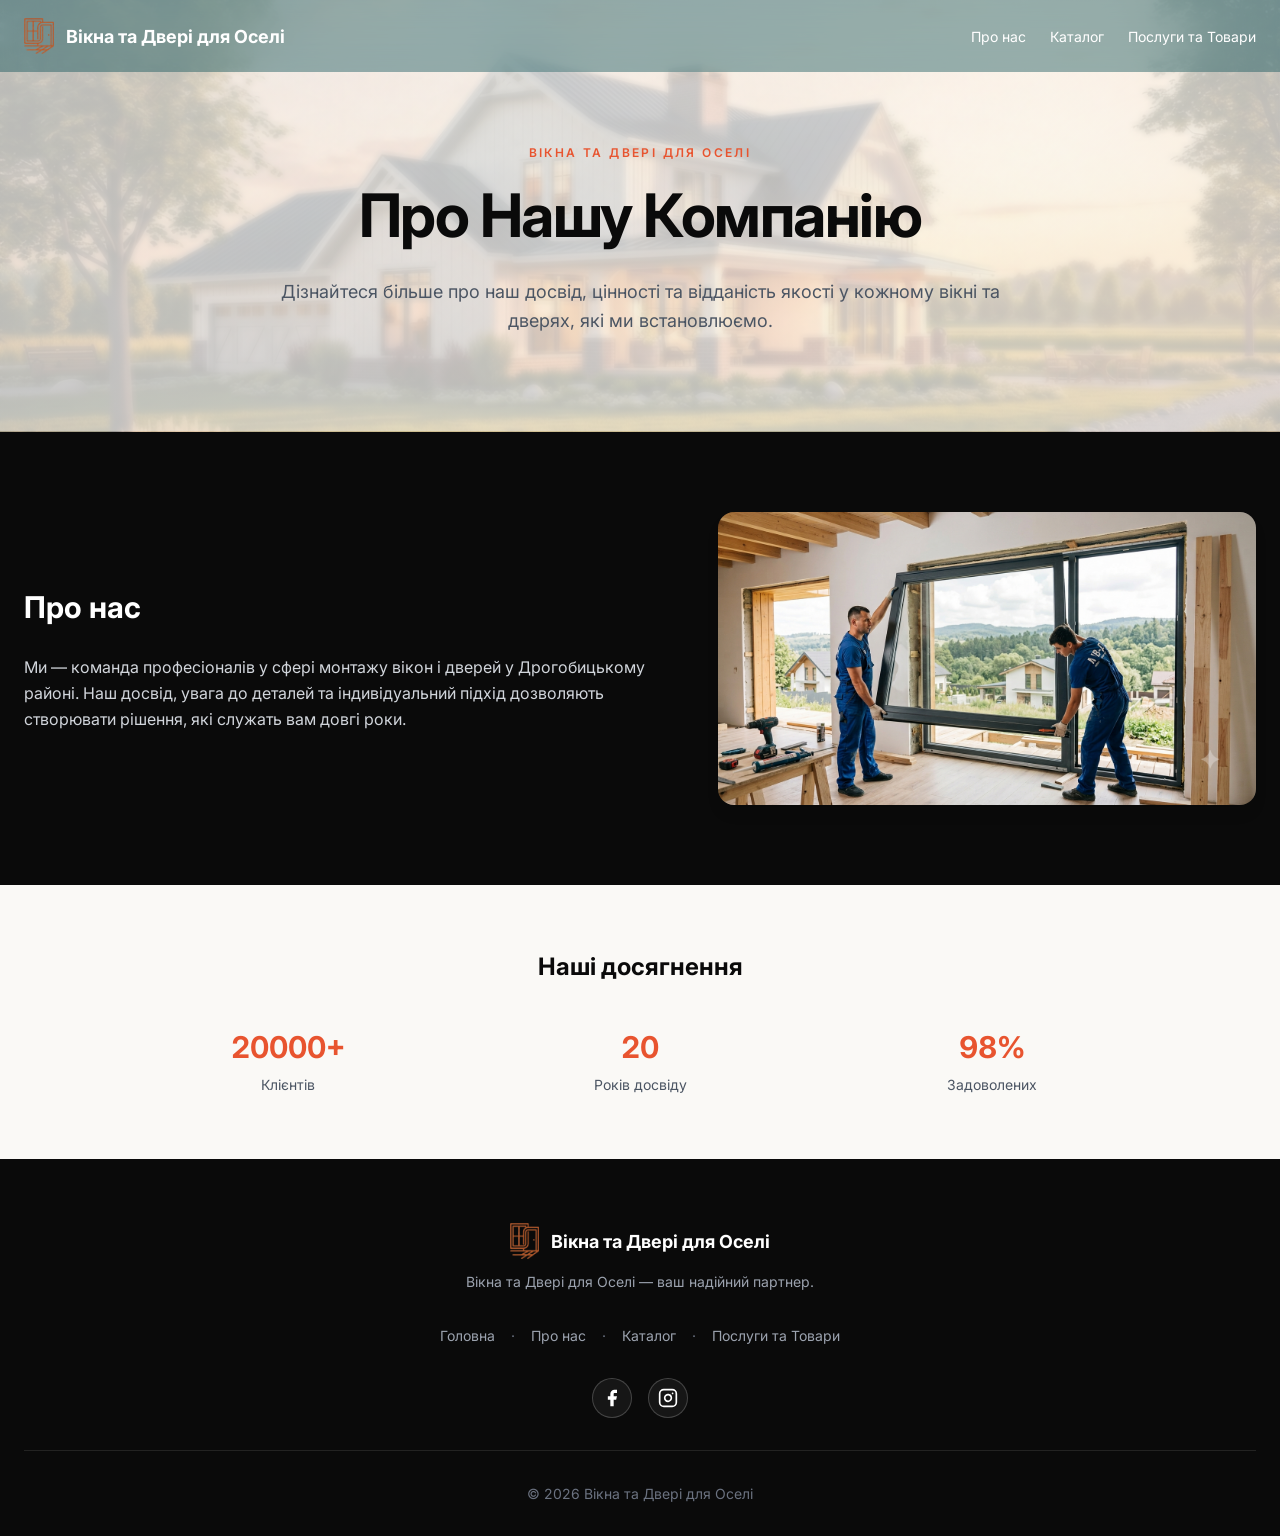
==== commit 3d95176a: "це ровно синок" ====
--- a/about.html
+++ b/about.html
@@ -25,6 +25,7 @@
 
   <!-- Стилі сторінки "Про нас" -->
   <link rel="stylesheet" href="about.css">
+  <link rel="stylesheet" href="footer.css">
 
   <link rel="icon" type="image/svg+xml"
     href="https://pages.in.ua/s/2a30622c63507f1e6c410c1f2283c6692a2064c998b9d27744bfa97594cf1bd5/assets/favicon.svg">
@@ -52,6 +53,8 @@
           <div class="wg-lang-switcher-slot"></div>
           <a href="about.html" class="text-gray-200 hover:text-white transition text-sm lp-desktop-nav force-white">Про
             нас</a>
+          <a href="catalog.html"
+            class="text-gray-200 hover:text-white transition text-sm lp-desktop-nav force-white">Каталог</a>
           <a href="services.html"
             class="text-gray-200 hover:text-white transition text-sm lp-desktop-nav force-white">Послуги та Товари</a>
         </div>
@@ -104,176 +107,17 @@
         </div>
       </div>
     </section>
-    <section class="bg-primary text-white py-20 px-6">
-      <div class="max-w-7xl mx-auto">
-        <div class="text-center mb-12">
-          <h2 class="text-3xl font-bold mb-4 text-[var(--lp-paper)]">Зв'яжіться з нами</h2>
-          <p class="text-gray-300">Ми завжди раді відповісти на ваші запитання</p>
-        </div>
-
-        <div class="grid sm:grid-cols-2 gap-6 md:gap-8">
-          <div class="border border-[rgba(var(--lp-paper-rgb),0.1)] rounded-xl p-6">
-            <h3 class="font-heading text-lg font-bold mb-4 text-[var(--lp-paper)] shop">Магазин м.Стебник</h3>
-            <div class="flex items-center gap-4 mb-4 shop">
-              <div
-                class="w-12 h-12 rounded-full bg-[rgba(var(--lp-brand-rgb),0.1)] flex items-center justify-center flex-shrink-0">
-                <svg class="w-5 h-5 text-[var(--lp-brand)]" viewBox="0 0 24 24" fill="none" stroke="currentColor"
-                  stroke-width="2" stroke-linecap="round" stroke-linejoin="round">
-                  <path
-                    d="M3 5a2 2 0 012-2h3.28a1 1 0 01.948.684l1.498 4.493a1 1 0 01-.502 1.21l-2.257 1.13a11.042 11.042 0 005.516 5.516l1.13-2.257a1 1 0 011.21-.502l4.493 1.498a1 1 0 01.684.949V19a2 2 0 01-2 2h-1C9.716 21 3 14.284 3 6V5z">
-                  </path>
-                </svg>
-              </div>
-              <p class="text-sm text-[var(--lp-paper)]"><a href="tel:+380679972007"
-                  class="hover:text-[var(--lp-brand)] transition-colors">+380 67 997 20 07</a></p>
-            </div>
-            <div class="flex items-center gap-4 shop">
-              <div
-                class="w-12 h-12 rounded-full bg-[rgba(var(--lp-brand-rgb),0.1)] flex items-center justify-center flex-shrink-0">
-                <svg class="w-5 h-5 text-[var(--lp-brand)]" viewBox="0 0 24 24" fill="none" stroke="currentColor"
-                  stroke-width="2" stroke-linecap="round" stroke-linejoin="round">
-                  <path d="M17.657 16.657L13.414 20.9a1.998 1.998 0 01-2.827 0l-4.244-4.243a8 8 0 1111.314 0z"></path>
-                  <path d="M15 11a3 3 0 11-6 0 3 3 0 016 0z"></path>
-                </svg>
-              </div>
-              <p class="text-sm text-gray-300">м. Стебник, вул. Грушевського, 1а</p>
-            </div>
-          </div>
-
-          <div class="border border-[rgba(var(--lp-paper-rgb),0.1)] rounded-xl p-6">
-            <h3 class="font-heading text-lg font-bold mb-4 text-[var(--lp-paper)] shop">Магазин м.Борислав</h3>
-            <div class="flex items-center gap-4 mb-4 shop">
-              <div
-                class="w-12 h-12 rounded-full bg-[rgba(var(--lp-brand-rgb),0.1)] flex items-center justify-center flex-shrink-0 ">
-                <svg class="w-5 h-5 text-[var(--lp-brand)]" viewBox="0 0 24 24" fill="none" stroke="currentColor"
-                  stroke-width="2" stroke-linecap="round" stroke-linejoin="round">
-                  <path
-                    d="M3 5a2 2 0 012-2h3.28a1 1 0 01.948.684l1.498 4.493a1 1 0 01-.502 1.21l-2.257 1.13a11.042 11.042 0 005.516 5.516l1.13-2.257a1 1 0 011.21-.502l4.493 1.498a1 1 0 01.684.949V19a2 2 0 01-2 2h-1C9.716 21 3 14.284 3 6V5z">
-                  </path>
-                </svg>
-              </div>
-              <p class="text-sm text-[var(--lp-paper)]"><a href="tel:+380679962007"
-                  class="hover:text-[var(--lp-brand)] transition-colors ">+380 67 996 20 07</a></p>
-            </div>
-            <div class="flex items-center gap-4 shop">
-              <div
-                class="w-12 h-12 rounded-full bg-[rgba(var(--lp-brand-rgb),0.1)] flex items-center justify-center flex-shrink-0">
-                <svg class="w-5 h-5 text-[var(--lp-brand)]" viewBox="0 0 24 24" fill="none" stroke="currentColor"
-                  stroke-width="2" stroke-linecap="round" stroke-linejoin="round">
-                  <path d="M17.657 16.657L13.414 20.9a1.998 1.998 0 01-2.827 0l-4.244-4.243a8 8 0 1111.314 0z"></path>
-                  <path d="M15 11a3 3 0 11-6 0 3 3 0 016 0z"></path>
-                </svg>
-              </div>
-              <p class="text-sm text-gray-300">м. Борислав, вул. Міцкевича, 4</p>
-            </div>
-          </div>
-
-          <div class="border border-[rgba(var(--lp-paper-rgb),0.1)] rounded-xl p-6">
-            <h3 class="font-heading text-lg font-bold mb-4 text-[var(--lp-paper)] shop">Магазин м.Дрогобич</h3>
-            <div class="flex items-center gap-4 mb-4 shop">
-              <div
-                class="w-12 h-12 rounded-full bg-[rgba(var(--lp-brand-rgb),0.1)] flex items-center justify-center flex-shrink-0">
-                <svg class="w-5 h-5 text-[var(--lp-brand)]" viewBox="0 0 24 24" fill="none" stroke="currentColor"
-                  stroke-width="2" stroke-linecap="round" stroke-linejoin="round">
-                  <path
-                    d="M3 5a2 2 0 012-2h3.28a1 1 0 01.948.684l1.498 4.493a1 1 0 01-.502 1.21l-2.257 1.13a11.042 11.042 0 005.516 5.516l1.13-2.257a1 1 0 011.21-.502l4.493 1.498a1 1 0 01.684.949V19a2 2 0 01-2 2h-1C9.716 21 3 14.284 3 6V5z">
-                  </path>
-                </svg>
-              </div>
-              <p class="text-sm text-[var(--lp-paper)]"><a href="tel:+380679982007"
-                  class="hover:text-[var(--lp-brand)] transition-colors">+380 67 998 20 07</a></p>
-            </div>
-            <div class="flex items-center gap-4 shop">
-              <div
-                class="w-12 h-12 rounded-full bg-[rgba(var(--lp-brand-rgb),0.1)] flex items-center justify-center flex-shrink-0">
-                <svg class="w-5 h-5 text-[var(--lp-brand)]" viewBox="0 0 24 24" fill="none" stroke="currentColor"
-                  stroke-width="2" stroke-linecap="round" stroke-linejoin="round">
-                  <path d="M17.657 16.657L13.414 20.9a1.998 1.998 0 01-2.827 0l-4.244-4.243a8 8 0 1111.314 0z"></path>
-                  <path d="M15 11a3 3 0 11-6 0 3 3 0 016 0z"></path>
-                </svg>
-              </div>
-              <p class="text-sm text-gray-300">м. Дрогобич, вул. В.Великого, 4б</p>
-            </div>
-          </div>
-
-          <div class="border border-[rgba(var(--lp-paper-rgb),0.1)] rounded-xl p-6">
-            <h3 class="font-heading text-lg font-bold mb-4 text-[var(--lp-paper)] shop">Магазин м.Новий Розділ</h3>
-            <div class="flex items-center gap-4 mb-4 shop">
-              <div
-                class="w-12 h-12 rounded-full bg-[rgba(var(--lp-brand-rgb),0.1)] flex items-center justify-center flex-shrink-0">
-                <svg class="w-5 h-5 text-[var(--lp-brand)]" viewBox="0 0 24 24" fill="none" stroke="currentColor"
-                  stroke-width="2" stroke-linecap="round" stroke-linejoin="round">
-                  <path
-                    d="M3 5a2 2 0 012-2h3.28a1 1 0 01.948.684l1.498 4.493a1 1 0 01-.502 1.21l-2.257 1.13a11.042 11.042 0 005.516 5.516l1.13-2.257a1 1 0 011.21-.502l4.493 1.498a1 1 0 01.684.949V19a2 2 0 01-2 2h-1C9.716 21 3 14.284 3 6V5z">
-                  </path>
-                </svg>
-              </div>
-              <p class="text-sm text-[var(--lp-paper)]"><a href="tel:+380979912007"
-                  class="hover:text-[var(--lp-brand)] transition-colors">+380 97 991 20 07</a></p>
-            </div>
-            <div class="flex items-center gap-4 shop">
-              <div
-                class="w-12 h-12 rounded-full bg-[rgba(var(--lp-brand-rgb),0.1)] flex items-center justify-center flex-shrink-0">
-                <svg class="w-5 h-5 text-[var(--lp-brand)]" viewBox="0 0 24 24" fill="none" stroke="currentColor"
-                  stroke-width="2" stroke-linecap="round" stroke-linejoin="round">
-                  <path d="M17.657 16.657L13.414 20.9a1.998 1.998 0 01-2.827 0l-4.244-4.243a8 8 0 1111.314 0z"></path>
-                  <path d="M15 11a3 3 0 11-6 0 3 3 0 016 0z"></path>
-                </svg>
-              </div>
-              <p class="text-sm text-gray-300">м. Новий Розділ, вул. перехрестя Шевченка/Стуса</p>
-            </div>
-          </div>
-        </div>
-      </div>
-    </section>
 
   </main>
 
-  <footer class="bg-primary border-topp text-gray-300 py-16">
-    <div class="max-w-7xl mx-auto px-6">
-      <div class="grid md:grid-cols-3 gap-12">
-        <div>
-          <div class="flex items-center gap-3 mb-4">
-            <img src="img/Gemini_Generated_Image_xtxn69xtxn69xtxn-Photoroom.png" alt="Вікна та Двері для Оселі"
-              class="h-9 w-auto">
-            <span class="text-lg font-bold text-white">Вікна та Двері для Оселі</span>
-          </div>
-          <p class="text-sm text-gray-400 leading-relaxed">Вікна та Двері для Оселі — ваш надійний партнер.</p>
-        </div>
-
-        <div>
-          <h4 class="text-white font-semibold mb-4 text-sm uppercase tracking-wider">Навігація</h4>
-          <ul class="space-y-2">
-            <li class="text-[var(--lp-paper)]"><a href="index.html"
-                class="text-gray-400 hover:text-white transition text-sm">Головна</a></li>
-            <li class="text-[var(--lp-paper)]"><a href="about.html"
-                class="text-gray-400 hover:text-white transition text-sm">Про нас</a></li>
-            <li class="text-[var(--lp-paper)]"><a href="services.html"
-                class="text-gray-400 hover:text-white transition text-sm">Послуги та Товари</a></li>
-          </ul>
-        </div>
-
-        <div>
-          <h4 class="text-white font-semibold mb-4 text-sm uppercase tracking-wider">Соціальні мережі</h4>
-          <ul class="space-y-2">
-            <li class="text-[var(--lp-paper)]"><a href="https://www.facebook.com/share/1DJkxDJw3s/?mibextid=wwXIfr"
-                class="text-gray-400 hover:text-white transition text-sm">Facebook</a></li>
-            <li class="text-[var(--lp-paper)]"><a href="https://www.instagram.com/meblicity_"
-                class="text-gray-400 hover:text-white transition text-sm">Instagram</a></li>
-          </ul>
-        </div>
-      </div>
-
-      <div class="border-t border-[rgba(var(--lp-paper-rgb),0.1)] mt-12 pt-8 text-center">
-        <p class="text-sm text-gray-500">© 2026 Вікна та Двері для Оселі</p>
-      </div>
-    </div>
-  </footer>
+  <!-- Футер рендериться автоматично через script.js (єдине джерело правди) -->
 
   <!-- Бібліотека AOS -->
   <script src="https://unpkg.com/aos@2.3.1/dist/aos.js"></script>
   <!-- Власний скрипт -->
   <script src="script.js"></script>
+  <!-- Футер (спільний) -->
+  <script src="footer.js"></script>
 </body>
 
 </html>
--- a/about.css
+++ b/about.css
@@ -1784,4 +1784,84 @@
     width: min(80%, 40rem);
     transform: translateX(-50%);
     border-top: 1px solid rgba(255, 255, 255, 0.1);
+}
+
+.footer-nav {
+    display: flex;
+    align-items: center;
+    justify-content: center;
+    flex-wrap: wrap;
+    gap: 0.5rem;
+}
+
+.footer-nav a {
+    white-space: nowrap;
+}
+
+.footer-nav .separator {
+    white-space: nowrap;
+}
+
+.footer-social {
+    display: flex;
+    align-items: center;
+    justify-content: center;
+    gap: 1rem;
+}
+
+.footer-social a {
+    display: flex;
+    align-items: center;
+    justify-content: center;
+}
+
+.footer-social svg {
+    transition: transform 0.2s ease;
+}
+
+.footer-social a:hover svg {
+    transform: scale(1.1);
+}
+
+@media (max-width: 480px) {
+    .footer-nav {
+        gap: 0.25rem;
+    }
+
+    .footer-nav a {
+        font-size: 0.75rem;
+        padding: 0.25rem 0;
+    }
+
+    .footer-nav .separator {
+        margin: 0 0.5rem;
+    }
+
+    .footer-social {
+        gap: 0.75rem;
+    }
+
+    .footer-social a {
+        width: 2.25rem;
+        height: 2.25rem;
+    }
+
+    .footer-social svg {
+        width: 1.125rem;
+        height: 1.125rem;
+    }
+}
+
+@media (max-width: 360px) {
+    .footer-nav {
+        gap: 0;
+    }
+
+    .footer-nav a {
+        font-size: 0.7rem;
+    }
+
+    .footer-nav .separator {
+        margin: 0 0.35rem;
+    }
 }
--- a/footer.css
+++ b/footer.css
@@ -0,0 +1,91 @@
+/* ===== Спільний футер (автономний, однаковий на всіх сторінках) ===== */
+footer.site-footer {
+    background-color: #0a0a0a;
+    color: #c9c9c9;
+    padding: 4rem 0 2rem;
+    margin-top: 0;
+}
+.site-footer .footer-inner {
+    max-width: 80rem;
+    margin: 0 auto;
+    padding: 0 1.5rem;
+    text-align: center;
+}
+.site-footer .footer-brand {
+    display: inline-flex;
+    align-items: center;
+    gap: 0.75rem;
+    margin-bottom: 0.75rem;
+}
+.site-footer .footer-brand img {
+    height: 2.25rem;
+    width: auto;
+}
+.site-footer .footer-brand span {
+    font-size: 1.125rem;
+    font-weight: 700;
+    color: #ffffff;
+}
+.site-footer .footer-tagline {
+    font-size: 0.875rem;
+    color: #9ca3af;
+    line-height: 1.6;
+    margin-bottom: 2rem;
+}
+.site-footer .footer-nav {
+    display: flex;
+    flex-wrap: wrap;
+    justify-content: center;
+    align-items: center;
+    gap: 0.5rem 1rem;
+    margin-bottom: 2rem;
+}
+.site-footer .footer-nav a {
+    color: #9ca3af;
+    text-decoration: none;
+    font-size: 0.875rem;
+    transition: color 0.2s ease;
+}
+.site-footer .footer-nav a:hover {
+    color: #ffffff;
+}
+.site-footer .footer-nav__sep {
+    color: #6b7280;
+    font-size: 0.875rem;
+}
+.site-footer .footer-social {
+    display: flex;
+    justify-content: center;
+    gap: 1rem;
+    margin-bottom: 2rem;
+}
+.site-footer .footer-social a {
+    display: inline-flex;
+    align-items: center;
+    justify-content: center;
+    width: 40px;
+    height: 40px;
+    border-radius: 50%;
+    background-color: rgba(255, 255, 255, 0.05);
+    border: 1px solid rgba(255, 255, 255, 0.2);
+    color: #ffffff;
+    text-decoration: none;
+    transition: background-color 0.2s ease, border-color 0.2s ease;
+}
+.site-footer .footer-social a:hover {
+    background-color: var(--lp-brand, #e8542f);
+    border-color: var(--lp-brand, #e8542f);
+}
+.site-footer .footer-social svg {
+    width: 20px;
+    height: 20px;
+    display: block;
+}
+.site-footer .footer-bottom {
+    border-top: 1px solid rgba(250, 249, 246, 0.1);
+    padding-top: 2rem;
+}
+.site-footer .footer-copy {
+    font-size: 0.875rem;
+    color: #6b7280;
+}
